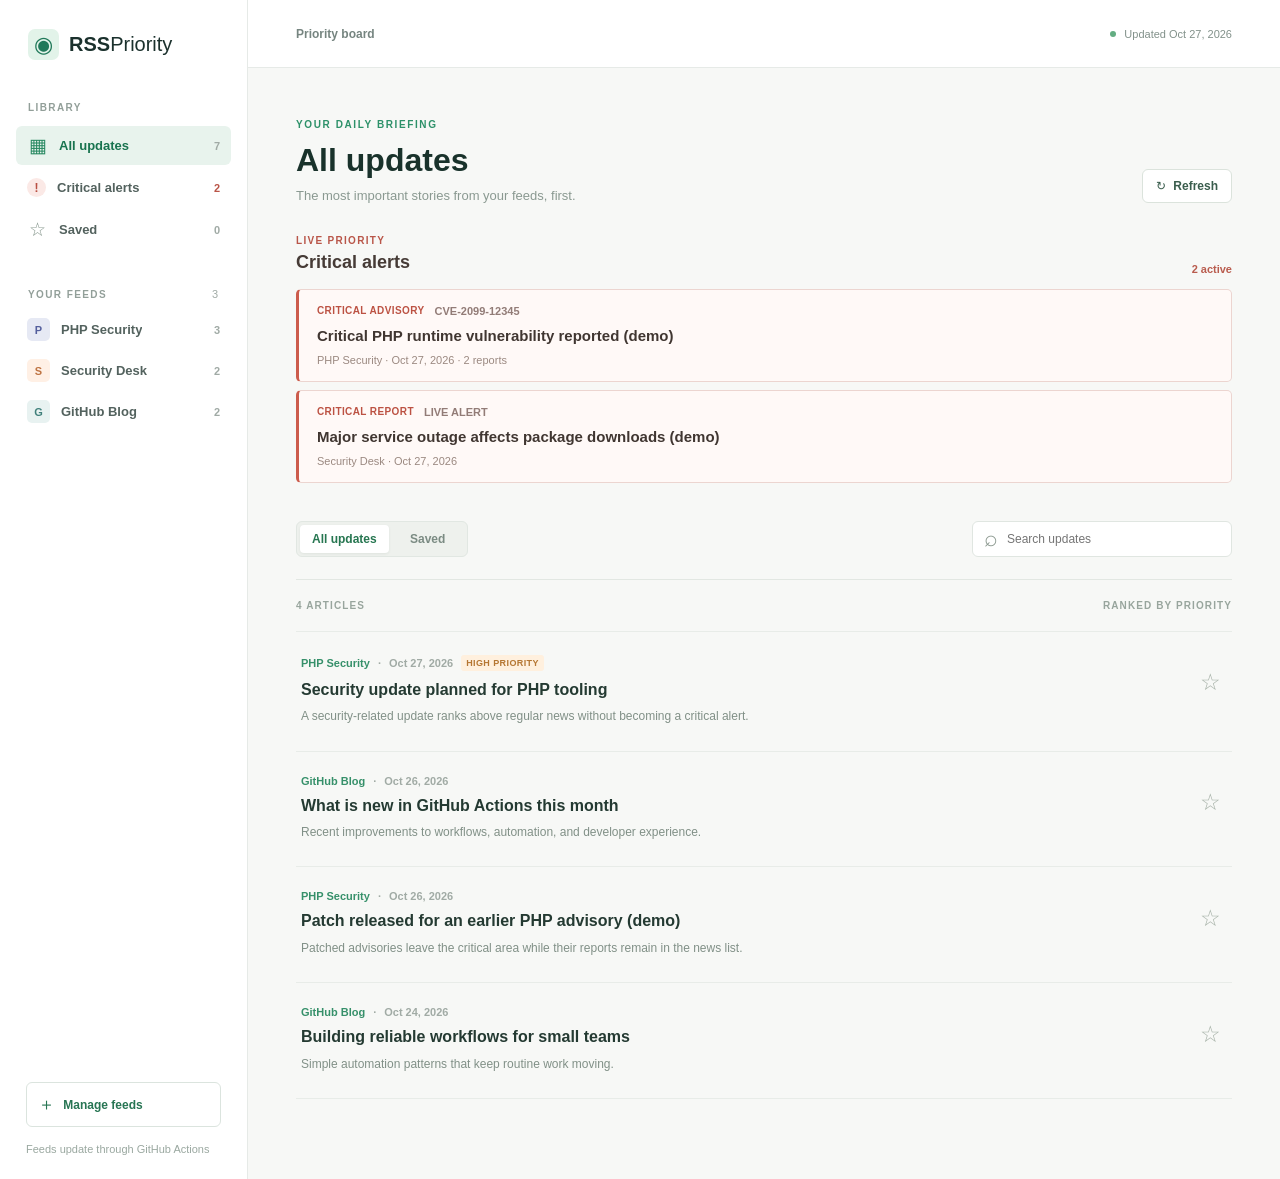
==== preview.html @ d387be28 "add: mvp" ====
<!doctype html>
<html lang="en">
<head>
  <meta charset="utf-8">
  <meta name="viewport" content="width=device-width, initial-scale=1">
  <meta name="theme-color" content="#f7f8f6">
  <title>RSS Priority - Design Preview</title>
  <link rel="icon" href="assets/favicon.svg" type="image/svg+xml">
  <link rel="stylesheet" href="assets/style.css">
  <script src="assets/app.js" defer></script>
</head>
<body>
  <div class="app-shell">
    <aside class="sidebar" aria-label="Feed navigation">
      <a class="brand" href="./" aria-label="RSS Priority home"><span class="brand-mark" aria-hidden="true">◉</span><span>RSS<span class="brand-light">Priority</span></span></a>
      <div class="sidebar-label">LIBRARY</div>
      <nav class="primary-nav" aria-label="Views">
        <button class="nav-item active" type="button" data-view="all"><span class="nav-symbol" aria-hidden="true">▦</span><span>All updates</span><span class="nav-count" id="all-count">0</span></button>
        <button class="nav-item priority-nav" id="priority-nav" type="button"><span class="nav-symbol" aria-hidden="true">!</span><span>Critical alerts</span><span class="nav-count" id="pin-count">0</span></button>
        <button class="nav-item" type="button" data-view="saved"><span class="nav-symbol" aria-hidden="true">☆</span><span>Saved</span><span class="nav-count" id="saved-count">0</span></button>
      </nav>
      <div class="sidebar-heading"><span class="sidebar-label">YOUR FEEDS</span><span id="feed-count">0</span></div>
      <nav id="feed-list" class="feed-list" aria-label="Feeds"></nav>
      <div class="sidebar-bottom"><button id="manage-feeds" class="manage-button" type="button"><span aria-hidden="true">＋</span> Manage feeds</button><div class="sidebar-note">Feeds update through GitHub Actions</div></div>
    </aside>

    <div class="workspace">
      <header class="topbar"><span class="topbar-title">Priority board</span><span class="topbar-right"><span class="status-dot" aria-hidden="true"></span><span id="sync-status">Loading feeds</span></span></header>
      <main class="main-content">
        <div class="page-heading"><div><div class="eyebrow">YOUR DAILY BRIEFING</div><h1 id="page-title">All updates</h1><p id="page-subtitle">The most important stories from your feeds, first.</p></div><button class="refresh-button" id="refresh-button" type="button" title="Reload the published feed snapshot" aria-label="Reload feed snapshot">↻ <span>Refresh</span></button></div>
        <section id="critical-section" class="critical-section" aria-labelledby="critical-title"><div class="critical-heading"><div><div class="critical-eyebrow">LIVE PRIORITY</div><h2 id="critical-title">Critical alerts</h2></div><span id="critical-total" class="critical-total">0 active</span></div><div id="pin-list" class="pin-list"></div></section>
        <div class="toolbar"><div class="tabs" role="group" aria-label="Article filter"><button type="button" class="tab active" data-view="all">All updates</button><button type="button" class="tab" data-view="saved">Saved</button></div><label class="search"><span aria-hidden="true">⌕</span><input id="search-input" type="search" placeholder="Search updates" aria-label="Search updates"></label></div>
        <div class="list-heading"><span id="results-label">ARTICLES</span><span>RANKED BY PRIORITY</span></div>
        <div id="article-list" class="article-list" aria-live="polite"><div class="empty-state">Loading your feeds...</div></div>
      </main>
    </div>
  </div>

  <dialog id="manage-dialog" class="manage-dialog"><form method="dialog"><div class="dialog-head"><h2>Manage feeds</h2><button type="submit" class="close-button" aria-label="Close">×</button></div><p>Public RSS and Atom subscriptions are listed in <strong>config/feeds.json</strong>. Edit the JSON array and commit the change; GitHub Actions will rebuild the board.</p><pre>["https://example.com/feed.xml"]</pre><a class="dialog-link" href="https://github.com/BradleyBao/rss-priority/edit/main/config/feeds.json" target="_blank" rel="noopener noreferrer">Edit feed list on GitHub ↗</a><p class="dialog-footnote">Keep credentials out of this public file. Visitors can filter and save articles in this browser.</p></form></dialog>
  <script id="preview-data" type="application/json">{"updatedAt":"2026-10-27T12:00:00Z","feeds":[{"id":"0","title":"PHP Security","count":3},{"id":"1","title":"Security Desk","count":2},{"id":"2","title":"GitHub Blog","count":2}],"pins":[{"id":"CVE-2099-12345","cve":"CVE-2099-12345","title":"Critical PHP runtime vulnerability reported (demo)","url":"https://example.com/php-security-report","feed":"PHP Security","feedIds":["0","1"],"date":"2026-10-27T10:15:00Z","reports":2,"reason":"Critical advisory"},{"id":"https://example.com/service-incident","cve":null,"title":"Major service outage affects package downloads (demo)","url":"https://example.com/service-incident","feed":"Security Desk","feedIds":["1"],"date":"2026-10-27T08:30:00Z","reports":1,"reason":"Critical report"}],"items":[{"feedId":"0","feed":"PHP Security","title":"Critical PHP runtime vulnerability reported (demo)","url":"https://example.com/php-security-report","date":"2026-10-27T10:15:00Z","summary":"A sample security advisory shows how urgent CVE reports stay at the top of the board.","cves":["CVE-2099-12345"],"priorityScore":100},{"feedId":"1","feed":"Security Desk","title":"Major service outage affects package downloads (demo)","url":"https://example.com/service-incident","date":"2026-10-27T08:30:00Z","summary":"A sample incident shows that multiple urgent stories can appear together above the news.","cves":[],"priorityScore":100},{"feedId":"1","feed":"Security Desk","title":"New details on CVE-2099-12345 (demo)","url":"https://example.com/php-followup","date":"2026-10-27T07:20:00Z","summary":"A second report about the same CVE is grouped into one critical alert.","cves":["CVE-2099-12345"],"priorityScore":100},{"feedId":"0","feed":"PHP Security","title":"Security update planned for PHP tooling","url":"https://example.com/php-tooling","date":"2026-10-27T06:00:00Z","summary":"A security-related update ranks above regular news without becoming a critical alert.","cves":[],"priorityScore":50},{"feedId":"2","feed":"GitHub Blog","title":"What is new in GitHub Actions this month","url":"https://example.com/actions","date":"2026-10-26T15:00:00Z","summary":"Recent improvements to workflows, automation, and developer experience.","cves":[],"priorityScore":0},{"feedId":"0","feed":"PHP Security","title":"Patch released for an earlier PHP advisory (demo)","url":"https://example.com/php-patch","date":"2026-10-26T09:00:00Z","summary":"Patched advisories leave the critical area while their reports remain in the news list.","cves":["CVE-2099-00001"],"priorityScore":0},{"feedId":"2","feed":"GitHub Blog","title":"Building reliable workflows for small teams","url":"https://example.com/workflows","date":"2026-10-24T16:00:00Z","summary":"Simple automation patterns that keep routine work moving.","cves":[],"priorityScore":0}]}</script>
</body>
</html>
---- assets/style.css ----
:root {
  font-family:Inter,ui-sans-serif,-apple-system,BlinkMacSystemFont,"Segoe UI",sans-serif;
  color:#202c2a;
  background:#f7f8f6;
  font-synthesis:none
}
* {
  box-sizing:border-box
}
body {
  margin:0
}
button,input {
  font:inherit
}
button {
  cursor:pointer
}
.app-shell {
  display:grid;
  grid-template-columns:248px minmax(0,1fr);
  min-height:100vh
}
.sidebar {
  display:flex;
  flex-direction:column;
  min-height:100vh;
  padding:29px 16px 22px;
  background:#fff;
  border-right:1px solid #e6eae7
}
.brand {
  display:flex;
  align-items:center;
  gap:10px;
  padding:0 12px 42px;
  text-decoration:none;
  color:#1b312d;
  font-size:20px;
  font-weight:800;
  letter-spacing:0
}
.brand-light {
  font-weight:500
}
.brand-mark {
  display:grid;
  place-items:center;
  width:31px;
  height:31px;
  border-radius:7px;
  background:#e2f3e9;
  color:#21795a;
  font-size:22px
}
.sidebar-label {
  padding:0 12px;
  color:#929f99;
  font-size:10px;
  font-weight:800;
  letter-spacing:1.4px
}
.primary-nav {
  display:grid;
  gap:3px;
  margin:13px 0 39px
}
.nav-item,.feed-item {
  display:flex;
  align-items:center;
  width:100%;
  min-height:39px;
  gap:11px;
  padding:0 11px;
  border:0;
  border-radius:6px;
  background:transparent;
  color:#53625e;
  text-align:left;
  font-size:13px;
  font-weight:600
}
.nav-item:hover,.feed-item:hover {
  background:#f3f7f4
}
.nav-item.active,.feed-item.active {
  background:#e8f3ed;
  color:#18734f
}
.nav-symbol {
  width:21px;
  color:#84958b;
  font-size:19px;
  text-align:center
}
.nav-item.active .nav-symbol {
  color:#278861
}
.priority-nav .nav-symbol {
  display:grid;
  place-items:center;
  width:19px;
  height:19px;
  border-radius:50%;
  background:#fbe9e6;
  color:#b94f42;
  font-size:12px;
  font-weight:800
}
.priority-nav .nav-count {
  color:#ba5548
}
.nav-count,.feed-item-count {
  margin-left:auto;
  color:#a0aaa5;
  font-size:11px;
  font-weight:600
}
.sidebar-heading {
  display:flex;
  justify-content:space-between;
  align-items:center;
  padding-right:13px;
  color:#a0aaa5;
  font-size:11px
}
.feed-list {
  display:grid;
  align-content:start;
  gap:2px;
  margin-top:10px
}
.feed-badge {
  display:grid;
  place-items:center;
  flex:none;
  width:23px;
  height:23px;
  border-radius:5px;
  background:#e6e9f4;
  color:#545f9d;
  font-size:11px;
  font-weight:800
}
.feed-item:nth-child(3n+2) .feed-badge {
  background:#fff0e5;
  color:#be7342
}
.feed-item:nth-child(3n) .feed-badge {
  background:#e8f2f1;
  color:#40807b
}
.feed-name {
  overflow:hidden;
  white-space:nowrap;
  text-overflow:ellipsis
}
.sidebar-bottom {
  margin-top:auto;
  padding:24px 10px 0
}
.manage-button {
  width:100%;
  padding:10px 11px;
  border:1px solid #dbe4de;
  border-radius:6px;
  background:#fff;
  color:#277553;
  text-align:left;
  font-size:12px;
  font-weight:700
}
.manage-button span {
  font-size:17px;
  vertical-align:-1px;
  margin-right:5px
}
.manage-button:hover {
  background:#f3f8f4
}
.sidebar-note {
  margin-top:15px;
  color:#9aa8a0;
  font-size:11px;
  line-height:1.4
}
.workspace {
  min-width:0
}
.topbar {
  display:flex;
  justify-content:space-between;
  align-items:center;
  height:68px;
  padding:0 48px;
  border-bottom:1px solid #e6eae7;
  background:#fff
}
.topbar-title {
  color:#768580;
  font-size:12px;
  font-weight:600
}
.topbar-right {
  display:flex;
  align-items:center;
  gap:8px;
  color:#82918a;
  font-size:11px
}
.status-dot {
  width:6px;
  height:6px;
  border-radius:50%;
  background:#63ad82
}
.main-content {
  max-width:1150px;
  margin:auto;
  padding:51px 48px 80px
}
.page-heading {
  display:flex;
  align-items:flex-end;
  justify-content:space-between;
  gap:20px;
  margin-bottom:32px
}
.eyebrow {
  margin-bottom:11px;
  color:#2d9169;
  font-size:10px;
  font-weight:800;
  letter-spacing:1.6px
}
h1 {
  margin:0;
  color:#19322b;
  font-size:32px;
  font-weight:750;
  line-height:1.2
}
#page-subtitle {
  margin:9px 0 0;
  color:#8a9991;
  font-size:13px
}
.refresh-button {
  display:flex;
  align-items:center;
  gap:7px;
  padding:9px 13px;
  border:1px solid #dbe3dc;
  border-radius:6px;
  background:#fff;
  color:#3a5d4d;
  font-size:12px;
  font-weight:700
}
.refresh-button:first-letter {
  font-size:17px
}
.refresh-button:hover {
  background:#edf5ee
}
.critical-section {
  margin-bottom:38px;
  scroll-margin-top:20px
}
.critical-heading {
  display:flex;
  align-items:end;
  justify-content:space-between;
  gap:16px;
  margin-bottom:14px
}
.critical-eyebrow {
  margin-bottom:5px;
  color:#b95649;
  font-size:10px;
  font-weight:800;
  letter-spacing:1.3px
}
.critical-heading h2 {
  margin:0;
  color:#463b36;
  font-size:18px;
  line-height:1.3
}
.critical-total {
  color:#b95c4e;
  font-size:11px;
  font-weight:700
}
.pin-list {
  display:grid;
  gap:8px
}
.pin {
  padding:15px 18px;
  border:1px solid #ecd5d0;
  border-left:3px solid #cc5c4c;
  border-radius:5px;
  background:#fff9f7
}
.pin-top {
  display:flex;
  align-items:center;
  gap:10px;
  flex-wrap:wrap
}
.pin-label {
  color:#bc5243;
  font-size:10px;
  font-weight:800;
  letter-spacing:.4px;
  text-transform:uppercase
}
.pin-id {
  color:#927c77;
  font-size:11px;
  font-weight:700
}
.pin h3 {
  margin:8px 0;
  font-size:15px;
  line-height:1.4
}
.pin h3 a {
  color:#403631;
  text-decoration:none
}
.pin h3 a:hover {
  color:#a94035;
  text-decoration:underline
}
.pin-meta {
  color:#9b8981;
  font-size:11px
}
.pin-empty {
  padding:16px 18px;
  border:1px solid #e2e9e2;
  border-radius:5px;
  background:#fff;
  color:#84938a;
  font-size:12px
}
.toolbar {
  display:flex;
  align-items:center;
  justify-content:space-between;
  gap:16px;
  padding-bottom:22px;
  border-bottom:1px solid #e2e7e2
}
.tabs {
  display:flex;
  gap:3px;
  padding:3px;
  border:1px solid #e1e7e2;
  border-radius:6px;
  background:#eef1ed
}
.tab {
  min-width:72px;
  padding:7px 12px;
  border:0;
  border-radius:4px;
  background:transparent;
  color:#7b8b83;
  font-size:12px;
  font-weight:700
}
.tab.active {
  background:#fff;
  color:#267650;
  box-shadow:0 1px 3px #1e3f2c12
}
.search {
  display:flex;
  align-items:center;
  gap:7px;
  width:min(260px,45%);
  min-height:36px;
  padding:0 11px;
  border:1px solid #e0e6e1;
  border-radius:6px;
  background:#fff;
  color:#8d9a91
}
.search span {
  font-size:23px;
  line-height:1
}
.search input {
  width:100%;
  min-width:0;
  border:0;
  outline:0;
  background:transparent;
  color:#263b30;
  font-size:12px
}
.search:focus-within {
  border-color:#4b9d72;
  box-shadow:0 0 0 2px #4b9d7224
}
.list-heading {
  display:flex;
  align-items:center;
  justify-content:space-between;
  height:51px;
  color:#98a59d;
  font-size:10px;
  font-weight:800;
  letter-spacing:1.1px
}
.article-list {
  border-top:1px solid #e8ece8
}
.article {
  display:grid;
  grid-template-columns:minmax(0,1fr) 32px;
  gap:12px;
  align-items:start;
  padding:23px 6px 24px 5px;
  border-bottom:1px solid #e8ece8
}
.article-meta {
  display:flex;
  align-items:center;
  gap:8px;
  flex-wrap:wrap;
  color:#a1aba5;
  font-size:11px;
  font-weight:600
}
.priority-tag {
  padding:3px 5px;
  border-radius:3px;
  background:#fff0de;
  color:#b57632;
  font-size:9px;
  font-weight:800;
  letter-spacing:.4px
}
.article-source {
  color:#36906a;
  font-weight:800
}
.article h2 {
  margin:8px 0 7px;
  font-size:16px;
  line-height:1.35;
  font-weight:750
}
.article h2 a {
  color:#243a32;
  text-decoration:none
}
.article h2 a:hover {
  color:#287c56;
  text-decoration:underline
}
.article p {
  max-width:680px;
  margin:0;
  color:#819087;
  font-size:12px;
  line-height:1.6
}
.icon-button {
  border:0;
  background:none;
  color:#a7b2a8
}
.icon-button {
  width:32px;
  height:32px;
  margin-top:12px;
  font-size:23px;
  line-height:1
}
.icon-button.selected {
  color:#df9953
}
.icon-button:hover {
  color:#267650
}
.empty-state {
  padding:60px 18px;
  text-align:center;
  color:#8c9c92;
  font-size:13px;
  line-height:1.6
}
.manage-dialog {
  width:min(440px,calc(100% - 32px));
  padding:25px;
  border:1px solid #dfe7e0;
  border-radius:8px;
  box-shadow:0 16px 60px #1b332429;
  color:#34443b
}
.manage-dialog::backdrop {
  background:#1d2e2770
}
.dialog-head {
  display:flex;
  justify-content:space-between;
  align-items:center
}
.dialog-head h2 {
  margin:0;
  font-size:19px;
  color:#19372b
}
.close-button {
  border:0;
  background:none;
  color:#88988e;
  font-size:25px
}
.manage-dialog p {
  font-size:13px;
  line-height:1.6;
  color:#65766b
}
.manage-dialog pre {
  overflow:auto;
  padding:14px;
  border-radius:5px;
  background:#eff4ef;
  color:#31523b;
  font-size:12px
}
.dialog-link {
  display:inline-block;
  margin-top:3px;
  padding:10px 13px;
  border-radius:5px;
  background:#247e57;
  color:#fff;
  text-decoration:none;
  font-size:12px;
  font-weight:700
}
.dialog-link:hover {
  background:#176848
}
.dialog-footnote {
  margin-bottom:0;
  font-size:11px!important;
  color:#9aa79d!important
}
@media(max-width:760px) {
  .app-shell {
    display:block
  }
  .sidebar {
    min-height:auto;
    padding:14px 16px 12px;
    border-right:0;
    border-bottom:1px solid #e5eae5
  }
  .brand {
    padding:0 0 14px;
    font-size:18px
  }
  .sidebar>.sidebar-label,.sidebar-heading {
    display:none
  }
  .feed-list {
    display:flex;
    overflow:auto;
    margin-top:8px
  }
  .feed-item {
    width:auto;
    min-width:max-content
  }
  .feed-item-count {
    display:none
  }
  .sidebar-bottom {
    padding:10px 0 0
  }
  .manage-button {
    width:auto
  }
  .sidebar-note {
    display:none
  }
  .primary-nav {
    display:flex;
    gap:5px;
    margin:0;
    overflow:auto
  }
  .nav-item {
    width:auto;
    min-width:max-content;
    padding:0 10px;
    font-size:12px
  }
  .nav-count {
    margin-left:3px
  }
  .topbar {
    height:45px;
    padding:0 20px
  }
  .main-content {
    padding:33px 20px 60px
  }
  .page-heading {
    margin-bottom:29px
  }
  h1 {
    font-size:28px
  }
  .article {
    grid-template-columns:minmax(0,1fr) 32px;
    gap:8px;
    padding:21px 0
  }
  .refresh-button span {
    display:none
  }
  .toolbar {
    align-items:stretch;
    flex-wrap:wrap
  }
  .tabs {
    flex:1
  }
  .tab {
    min-width:0;
    flex:1
  }
  .search {
    width:100%
  }
}
@media(max-width:400px) {
  .topbar-title {
    display:none
  }
  .topbar {
    justify-content:flex-end
  }
  .article h2 {
    font-size:15px
  }
  .page-heading {
    align-items:center
  }
  .refresh-button {
    padding:8px 10px
  }
}
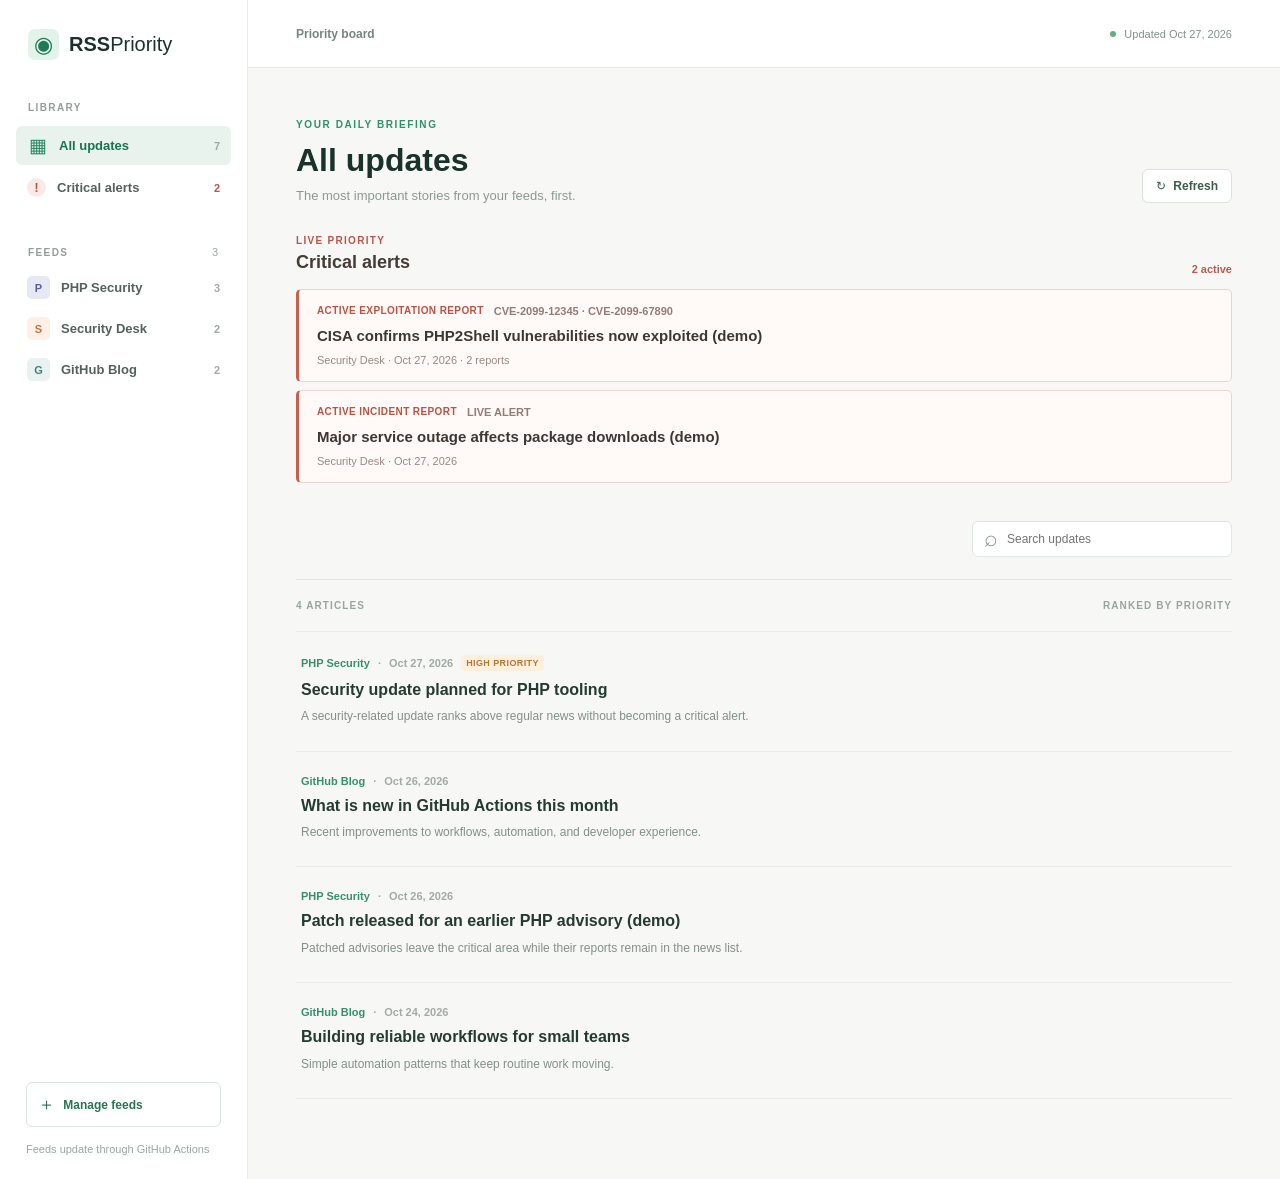
==== commit b98b09fb: "fix: multiple CVE in one page would cause multiple alerts" ====
--- a/preview.html
+++ b/preview.html
@@ -17,9 +17,8 @@
       <nav class="primary-nav" aria-label="Views">
         <button class="nav-item active" type="button" data-view="all"><span class="nav-symbol" aria-hidden="true">▦</span><span>All updates</span><span class="nav-count" id="all-count">0</span></button>
         <button class="nav-item priority-nav" id="priority-nav" type="button"><span class="nav-symbol" aria-hidden="true">!</span><span>Critical alerts</span><span class="nav-count" id="pin-count">0</span></button>
-        <button class="nav-item" type="button" data-view="saved"><span class="nav-symbol" aria-hidden="true">☆</span><span>Saved</span><span class="nav-count" id="saved-count">0</span></button>
       </nav>
-      <div class="sidebar-heading"><span class="sidebar-label">YOUR FEEDS</span><span id="feed-count">0</span></div>
+      <div class="sidebar-heading"><span class="sidebar-label">FEEDS</span><span id="feed-count">0</span></div>
       <nav id="feed-list" class="feed-list" aria-label="Feeds"></nav>
       <div class="sidebar-bottom"><button id="manage-feeds" class="manage-button" type="button"><span aria-hidden="true">＋</span> Manage feeds</button><div class="sidebar-note">Feeds update through GitHub Actions</div></div>
     </aside>
@@ -29,14 +28,14 @@
       <main class="main-content">
         <div class="page-heading"><div><div class="eyebrow">YOUR DAILY BRIEFING</div><h1 id="page-title">All updates</h1><p id="page-subtitle">The most important stories from your feeds, first.</p></div><button class="refresh-button" id="refresh-button" type="button" title="Reload the published feed snapshot" aria-label="Reload feed snapshot">↻ <span>Refresh</span></button></div>
         <section id="critical-section" class="critical-section" aria-labelledby="critical-title"><div class="critical-heading"><div><div class="critical-eyebrow">LIVE PRIORITY</div><h2 id="critical-title">Critical alerts</h2></div><span id="critical-total" class="critical-total">0 active</span></div><div id="pin-list" class="pin-list"></div></section>
-        <div class="toolbar"><div class="tabs" role="group" aria-label="Article filter"><button type="button" class="tab active" data-view="all">All updates</button><button type="button" class="tab" data-view="saved">Saved</button></div><label class="search"><span aria-hidden="true">⌕</span><input id="search-input" type="search" placeholder="Search updates" aria-label="Search updates"></label></div>
+        <div class="toolbar"><label class="search"><span aria-hidden="true">⌕</span><input id="search-input" type="search" placeholder="Search updates" aria-label="Search updates"></label></div>
         <div class="list-heading"><span id="results-label">ARTICLES</span><span>RANKED BY PRIORITY</span></div>
         <div id="article-list" class="article-list" aria-live="polite"><div class="empty-state">Loading your feeds...</div></div>
       </main>
     </div>
   </div>
 
-  <dialog id="manage-dialog" class="manage-dialog"><form method="dialog"><div class="dialog-head"><h2>Manage feeds</h2><button type="submit" class="close-button" aria-label="Close">×</button></div><p>Public RSS and Atom subscriptions are listed in <strong>config/feeds.json</strong>. Edit the JSON array and commit the change; GitHub Actions will rebuild the board.</p><pre>["https://example.com/feed.xml"]</pre><a class="dialog-link" href="https://github.com/BradleyBao/rss-priority/edit/main/config/feeds.json" target="_blank" rel="noopener noreferrer">Edit feed list on GitHub ↗</a><p class="dialog-footnote">Keep credentials out of this public file. Visitors can filter and save articles in this browser.</p></form></dialog>
-  <script id="preview-data" type="application/json">{"updatedAt":"2026-10-27T12:00:00Z","feeds":[{"id":"0","title":"PHP Security","count":3},{"id":"1","title":"Security Desk","count":2},{"id":"2","title":"GitHub Blog","count":2}],"pins":[{"id":"CVE-2099-12345","cve":"CVE-2099-12345","title":"Critical PHP runtime vulnerability reported (demo)","url":"https://example.com/php-security-report","feed":"PHP Security","feedIds":["0","1"],"date":"2026-10-27T10:15:00Z","reports":2,"reason":"Critical advisory"},{"id":"https://example.com/service-incident","cve":null,"title":"Major service outage affects package downloads (demo)","url":"https://example.com/service-incident","feed":"Security Desk","feedIds":["1"],"date":"2026-10-27T08:30:00Z","reports":1,"reason":"Critical report"}],"items":[{"feedId":"0","feed":"PHP Security","title":"Critical PHP runtime vulnerability reported (demo)","url":"https://example.com/php-security-report","date":"2026-10-27T10:15:00Z","summary":"A sample security advisory shows how urgent CVE reports stay at the top of the board.","cves":["CVE-2099-12345"],"priorityScore":100},{"feedId":"1","feed":"Security Desk","title":"Major service outage affects package downloads (demo)","url":"https://example.com/service-incident","date":"2026-10-27T08:30:00Z","summary":"A sample incident shows that multiple urgent stories can appear together above the news.","cves":[],"priorityScore":100},{"feedId":"1","feed":"Security Desk","title":"New details on CVE-2099-12345 (demo)","url":"https://example.com/php-followup","date":"2026-10-27T07:20:00Z","summary":"A second report about the same CVE is grouped into one critical alert.","cves":["CVE-2099-12345"],"priorityScore":100},{"feedId":"0","feed":"PHP Security","title":"Security update planned for PHP tooling","url":"https://example.com/php-tooling","date":"2026-10-27T06:00:00Z","summary":"A security-related update ranks above regular news without becoming a critical alert.","cves":[],"priorityScore":50},{"feedId":"2","feed":"GitHub Blog","title":"What is new in GitHub Actions this month","url":"https://example.com/actions","date":"2026-10-26T15:00:00Z","summary":"Recent improvements to workflows, automation, and developer experience.","cves":[],"priorityScore":0},{"feedId":"0","feed":"PHP Security","title":"Patch released for an earlier PHP advisory (demo)","url":"https://example.com/php-patch","date":"2026-10-26T09:00:00Z","summary":"Patched advisories leave the critical area while their reports remain in the news list.","cves":["CVE-2099-00001"],"priorityScore":0},{"feedId":"2","feed":"GitHub Blog","title":"Building reliable workflows for small teams","url":"https://example.com/workflows","date":"2026-10-24T16:00:00Z","summary":"Simple automation patterns that keep routine work moving.","cves":[],"priorityScore":0}]}</script>
+  <dialog id="manage-dialog" class="manage-dialog"><form method="dialog"><div class="dialog-head"><h2>Manage feeds</h2><button type="submit" class="close-button" aria-label="Close">×</button></div><p>Public RSS and Atom subscriptions are listed in <strong>config/feeds.json</strong>. Edit the JSON array and commit the change; GitHub Actions will rebuild the board.</p><pre>["https://example.com/feed.xml"]</pre><a class="dialog-link" href="https://github.com/BradleyBao/rss-priority/edit/main/config/feeds.json" target="_blank" rel="noopener noreferrer">Edit feed list on GitHub ↗</a><p class="dialog-footnote">Keep credentials out of this public file. Visitors can filter articles in this browser.</p></form></dialog>
+  <script id="preview-data" type="application/json">{"updatedAt":"2026-10-27T12:00:00Z","feeds":[{"id":"0","title":"PHP Security","count":3},{"id":"1","title":"Security Desk","count":2},{"id":"2","title":"GitHub Blog","count":2}],"pins":[{"id":"CVE-2099-12345","cve":"CVE-2099-12345","title":"CISA confirms PHP2Shell vulnerabilities now exploited (demo)","url":"https://example.com/php-followup","feed":"Security Desk","feedIds":["0","1"],"date":"2026-10-27T11:20:00Z","reports":2,"reason":"Active exploitation report","cves":["CVE-2099-12345","CVE-2099-67890"],"urls":["https://example.com/php-security-report","https://example.com/php-followup"]},{"id":"https://example.com/service-incident","cve":null,"title":"Major service outage affects package downloads (demo)","url":"https://example.com/service-incident","feed":"Security Desk","feedIds":["1"],"date":"2026-10-27T08:30:00Z","reports":1,"reason":"Active incident report","cves":[],"urls":["https://example.com/service-incident"]}],"items":[{"feedId":"0","feed":"PHP Security","title":"PHP2Shell flaws now exploited in the wild (demo)","url":"https://example.com/php-security-report","date":"2026-10-27T10:15:00Z","summary":"Two sample CVEs, CVE-2099-12345 and CVE-2099-67890, are discussed in one report.","cves":["CVE-2099-12345","CVE-2099-67890"],"priorityScore":100},{"feedId":"1","feed":"Security Desk","title":"Major service outage affects package downloads (demo)","url":"https://example.com/service-incident","date":"2026-10-27T08:30:00Z","summary":"A sample incident shows that multiple urgent stories can appear together above the news.","cves":[],"priorityScore":100},{"feedId":"1","feed":"Security Desk","title":"CISA confirms PHP2Shell vulnerabilities now exploited (demo)","url":"https://example.com/php-followup","date":"2026-10-27T11:20:00Z","summary":"A follow-up on the same incident joins the existing pin.","cves":[],"priorityScore":100},{"feedId":"0","feed":"PHP Security","title":"Security update planned for PHP tooling","url":"https://example.com/php-tooling","date":"2026-10-27T06:00:00Z","summary":"A security-related update ranks above regular news without becoming a critical alert.","cves":[],"priorityScore":50},{"feedId":"2","feed":"GitHub Blog","title":"What is new in GitHub Actions this month","url":"https://example.com/actions","date":"2026-10-26T15:00:00Z","summary":"Recent improvements to workflows, automation, and developer experience.","cves":[],"priorityScore":0},{"feedId":"0","feed":"PHP Security","title":"Patch released for an earlier PHP advisory (demo)","url":"https://example.com/php-patch","date":"2026-10-26T09:00:00Z","summary":"Patched advisories leave the critical area while their reports remain in the news list.","cves":["CVE-2099-00001"],"priorityScore":0},{"feedId":"2","feed":"GitHub Blog","title":"Building reliable workflows for small teams","url":"https://example.com/workflows","date":"2026-10-24T16:00:00Z","summary":"Simple automation patterns that keep routine work moving.","cves":[],"priorityScore":0}]}</script>
 </body>
 </html>
--- a/assets/style.css
+++ b/assets/style.css
@@ -24,6 +24,7 @@
 .sidebar {
   display:flex;
   flex-direction:column;
+  min-width:0;
   min-height:100vh;
   padding:29px 16px 22px;
   background:#fff;
@@ -69,6 +70,7 @@
   display:flex;
   align-items:center;
   width:100%;
+  min-width:0;
   min-height:39px;
   gap:11px;
   padding:0 11px;
@@ -126,7 +128,9 @@
 }
 .feed-list {
   display:grid;
+  grid-template-columns:minmax(0,1fr);
   align-content:start;
+  min-width:0;
   gap:2px;
   margin-top:10px
 }
@@ -151,9 +155,14 @@
   color:#40807b
 }
 .feed-name {
+  flex:1;
+  min-width:0;
   overflow:hidden;
   white-space:nowrap;
   text-overflow:ellipsis
+}
+.feed-item-count {
+  flex:none
 }
 .sidebar-bottom {
   margin-top:auto;
@@ -319,7 +328,8 @@
 .pin-id {
   color:#927c77;
   font-size:11px;
-  font-weight:700
+  font-weight:700;
+  overflow-wrap:anywhere
 }
 .pin h3 {
   margin:8px 0;
@@ -349,33 +359,10 @@
 .toolbar {
   display:flex;
   align-items:center;
-  justify-content:space-between;
+  justify-content:flex-end;
   gap:16px;
   padding-bottom:22px;
   border-bottom:1px solid #e2e7e2
-}
-.tabs {
-  display:flex;
-  gap:3px;
-  padding:3px;
-  border:1px solid #e1e7e2;
-  border-radius:6px;
-  background:#eef1ed
-}
-.tab {
-  min-width:72px;
-  padding:7px 12px;
-  border:0;
-  border-radius:4px;
-  background:transparent;
-  color:#7b8b83;
-  font-size:12px;
-  font-weight:700
-}
-.tab.active {
-  background:#fff;
-  color:#267650;
-  box-shadow:0 1px 3px #1e3f2c12
 }
 .search {
   display:flex;
@@ -420,10 +407,6 @@
   border-top:1px solid #e8ece8
 }
 .article {
-  display:grid;
-  grid-template-columns:minmax(0,1fr) 32px;
-  gap:12px;
-  align-items:start;
   padding:23px 6px 24px 5px;
   border-bottom:1px solid #e8ece8
 }
@@ -469,24 +452,6 @@
   color:#819087;
   font-size:12px;
   line-height:1.6
-}
-.icon-button {
-  border:0;
-  background:none;
-  color:#a7b2a8
-}
-.icon-button {
-  width:32px;
-  height:32px;
-  margin-top:12px;
-  font-size:23px;
-  line-height:1
-}
-.icon-button.selected {
-  color:#df9953
-}
-.icon-button:hover {
-  color:#267650
 }
 .empty-state {
   padding:60px 18px;
@@ -578,7 +543,8 @@
   }
   .feed-item {
     width:auto;
-    min-width:max-content
+    max-width:180px;
+    flex:none
   }
   .feed-item-count {
     display:none
@@ -621,8 +587,6 @@
     font-size:28px
   }
   .article {
-    grid-template-columns:minmax(0,1fr) 32px;
-    gap:8px;
     padding:21px 0
   }
   .refresh-button span {
@@ -632,13 +596,6 @@
     align-items:stretch;
     flex-wrap:wrap
   }
-  .tabs {
-    flex:1
-  }
-  .tab {
-    min-width:0;
-    flex:1
-  }
   .search {
     width:100%
   }
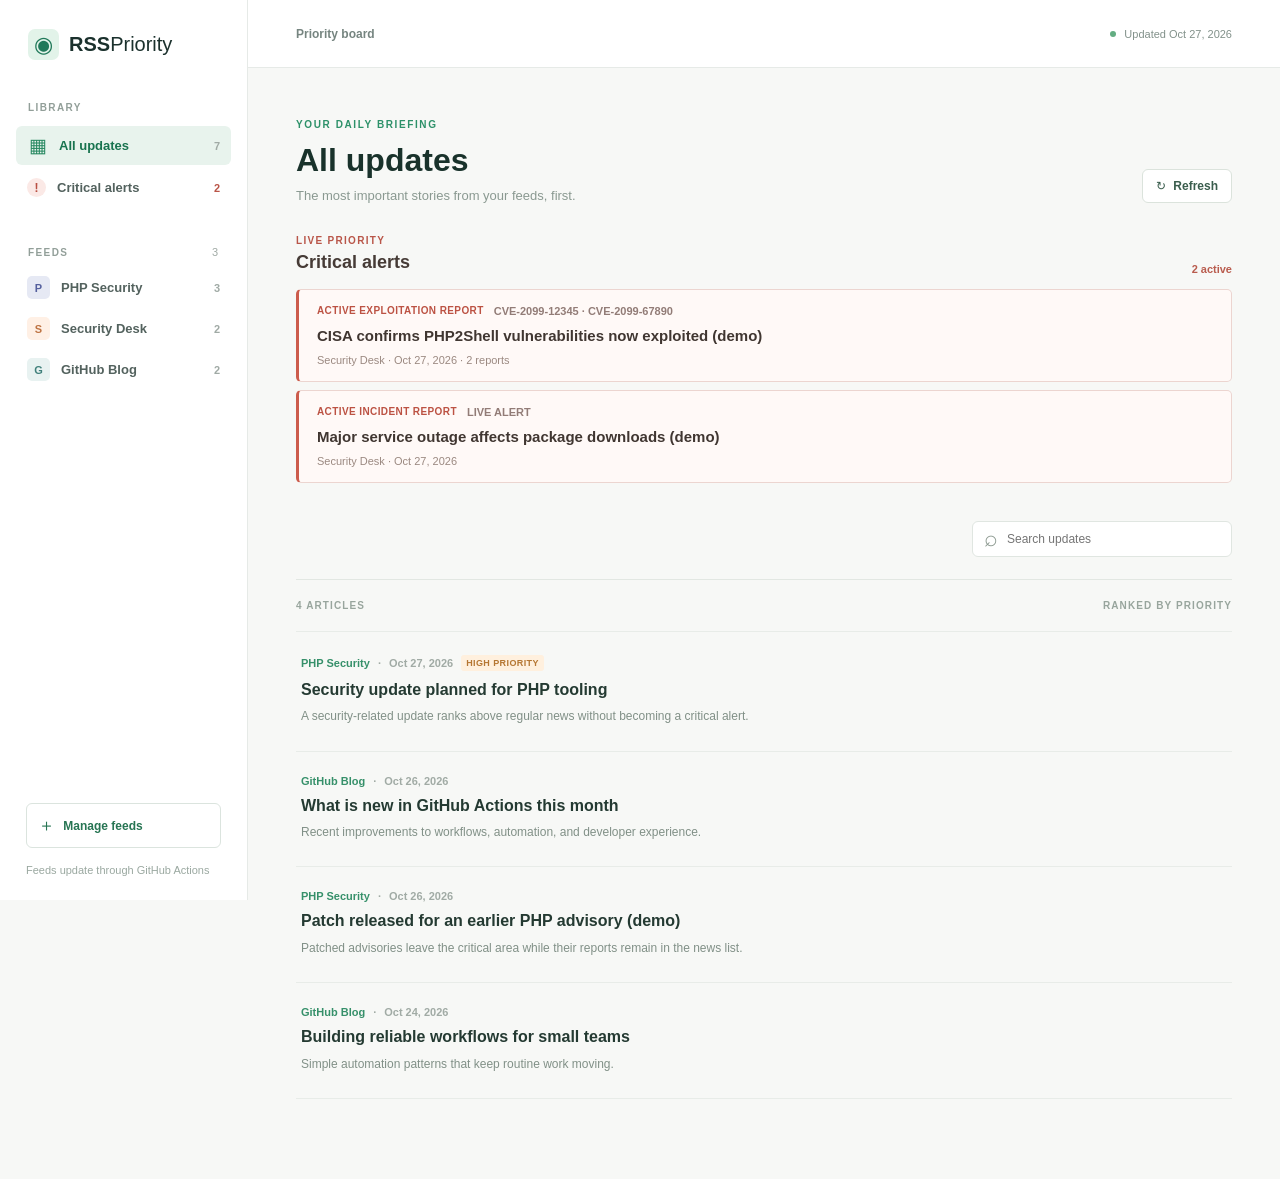
==== commit dc201b9d: "support dark mode and make sidebar sticky" ====
--- a/preview.html
+++ b/preview.html
@@ -3,7 +3,8 @@
 <head>
   <meta charset="utf-8">
   <meta name="viewport" content="width=device-width, initial-scale=1">
-  <meta name="theme-color" content="#f7f8f6">
+  <meta name="theme-color" content="#f7f8f6" media="(prefers-color-scheme: light)">
+  <meta name="theme-color" content="#161d1b" media="(prefers-color-scheme: dark)">
   <title>RSS Priority - Design Preview</title>
   <link rel="icon" href="assets/favicon.svg" type="image/svg+xml">
   <link rel="stylesheet" href="assets/style.css">
--- a/assets/style.css
+++ b/assets/style.css
@@ -1,4 +1,5 @@
 :root {
+  color-scheme:light;
   font-family:Inter,ui-sans-serif,-apple-system,BlinkMacSystemFont,"Segoe UI",sans-serif;
   color:#202c2a;
   background:#f7f8f6;
@@ -22,10 +23,14 @@
   min-height:100vh
 }
 .sidebar {
+  position:sticky;
+  top:0;
+  align-self:start;
   display:flex;
   flex-direction:column;
   min-width:0;
-  min-height:100vh;
+  height:100vh;
+  height:100dvh;
   padding:29px 16px 22px;
   background:#fff;
   border-right:1px solid #e6eae7
@@ -131,6 +136,8 @@
   grid-template-columns:minmax(0,1fr);
   align-content:start;
   min-width:0;
+  min-height:0;
+  overflow-y:auto;
   gap:2px;
   margin-top:10px
 }
@@ -165,6 +172,7 @@
   flex:none
 }
 .sidebar-bottom {
+  flex:none;
   margin-top:auto;
   padding:24px 10px 0
 }
@@ -524,7 +532,10 @@
     display:block
   }
   .sidebar {
-    min-height:auto;
+    z-index:10;
+    height:auto;
+    max-height:50dvh;
+    overflow-y:auto;
     padding:14px 16px 12px;
     border-right:0;
     border-bottom:1px solid #e5eae5
@@ -538,7 +549,8 @@
   }
   .feed-list {
     display:flex;
-    overflow:auto;
+    overflow-x:auto;
+    overflow-y:hidden;
     margin-top:8px
   }
   .feed-item {
@@ -600,6 +612,123 @@
     width:100%
   }
 }
+@media(prefers-color-scheme:dark) {
+  :root {
+    color-scheme:dark;
+    color:#dce8e1;
+    background:#161d1b
+  }
+  .sidebar,.topbar {
+    background:#1d2723;
+    border-color:#34443a
+  }
+  .brand,h1,.article h2 a,.dialog-head h2 {
+    color:#e2f2e8
+  }
+  .brand-mark,.nav-item.active,.feed-item.active {
+    background:#244b3a;
+    color:#9ce1b6
+  }
+  .sidebar-label,.sidebar-heading,.nav-count,.feed-item-count,.sidebar-note {
+    color:#a0b4a7
+  }
+  .nav-item,.feed-item {
+    color:#c5d3c9
+  }
+  .nav-item:hover,.feed-item:hover,.manage-button:hover,.refresh-button:hover {
+    background:#2a3c32
+  }
+  .nav-item.active,.feed-item.active,.nav-item.active .nav-symbol {
+    color:#a6e6ba
+  }
+  .nav-symbol,.topbar-title,.topbar-right,#page-subtitle,.article-meta,.article p,.empty-state,.pin-empty,.list-heading {
+    color:#a8b9ae
+  }
+  .priority-nav .nav-symbol {
+    background:#68352f;
+    color:#ffd0c7
+  }
+  .priority-nav .nav-count,.critical-eyebrow,.critical-total,.pin-label {
+    color:#ff9b86
+  }
+  .feed-badge {
+    background:#393a60;
+    color:#c9c9ff
+  }
+  .feed-item:nth-child(3n+2) .feed-badge {
+    background:#554032;
+    color:#ffcf9f
+  }
+  .feed-item:nth-child(3n) .feed-badge {
+    background:#2d514b;
+    color:#a1ded2
+  }
+  .manage-button,.refresh-button,.search,.pin-empty {
+    background:#27342d;
+    border-color:#46594a;
+    color:#b9e5c6
+  }
+  .search input {
+    color:#e2f2e8
+  }
+  .search input::placeholder {
+    color:#a8b9ae
+  }
+  .search:focus-within {
+    border-color:#8adba9;
+    box-shadow:0 0 0 2px #8adba933
+  }
+  .eyebrow,.article-source,.article h2 a:hover {
+    color:#8ed5a7
+  }
+  .critical-heading h2,.pin h3 a {
+    color:#f2e4dd
+  }
+  .pin {
+    background:#332622;
+    border-color:#70463d;
+    border-left-color:#e87d6b
+  }
+  .pin-id,.pin-meta {
+    color:#c5aea5
+  }
+  .pin h3 a:hover {
+    color:#ffad9c
+  }
+  .toolbar,.article-list,.article {
+    border-color:#36463c
+  }
+  .priority-tag {
+    background:#4c3b27;
+    color:#ffd08d
+  }
+  .manage-dialog {
+    background:#202b25;
+    border-color:#4a5c4f;
+    box-shadow:0 16px 60px #0009;
+    color:#dce8e1
+  }
+  .manage-dialog::backdrop {
+    background:#050b09b8
+  }
+  .manage-dialog p,.dialog-footnote {
+    color:#b8c9bc!important
+  }
+  .manage-dialog pre {
+    background:#17221b;
+    color:#bee9c9
+  }
+  .close-button {
+    color:#c0cec2
+  }
+  .dialog-link {
+    background:#267a52;
+    color:#fff
+  }
+  .dialog-link:hover {
+    background:#329565
+  }
+}
 @media(max-width:400px) {
   .topbar-title {
     display:none
